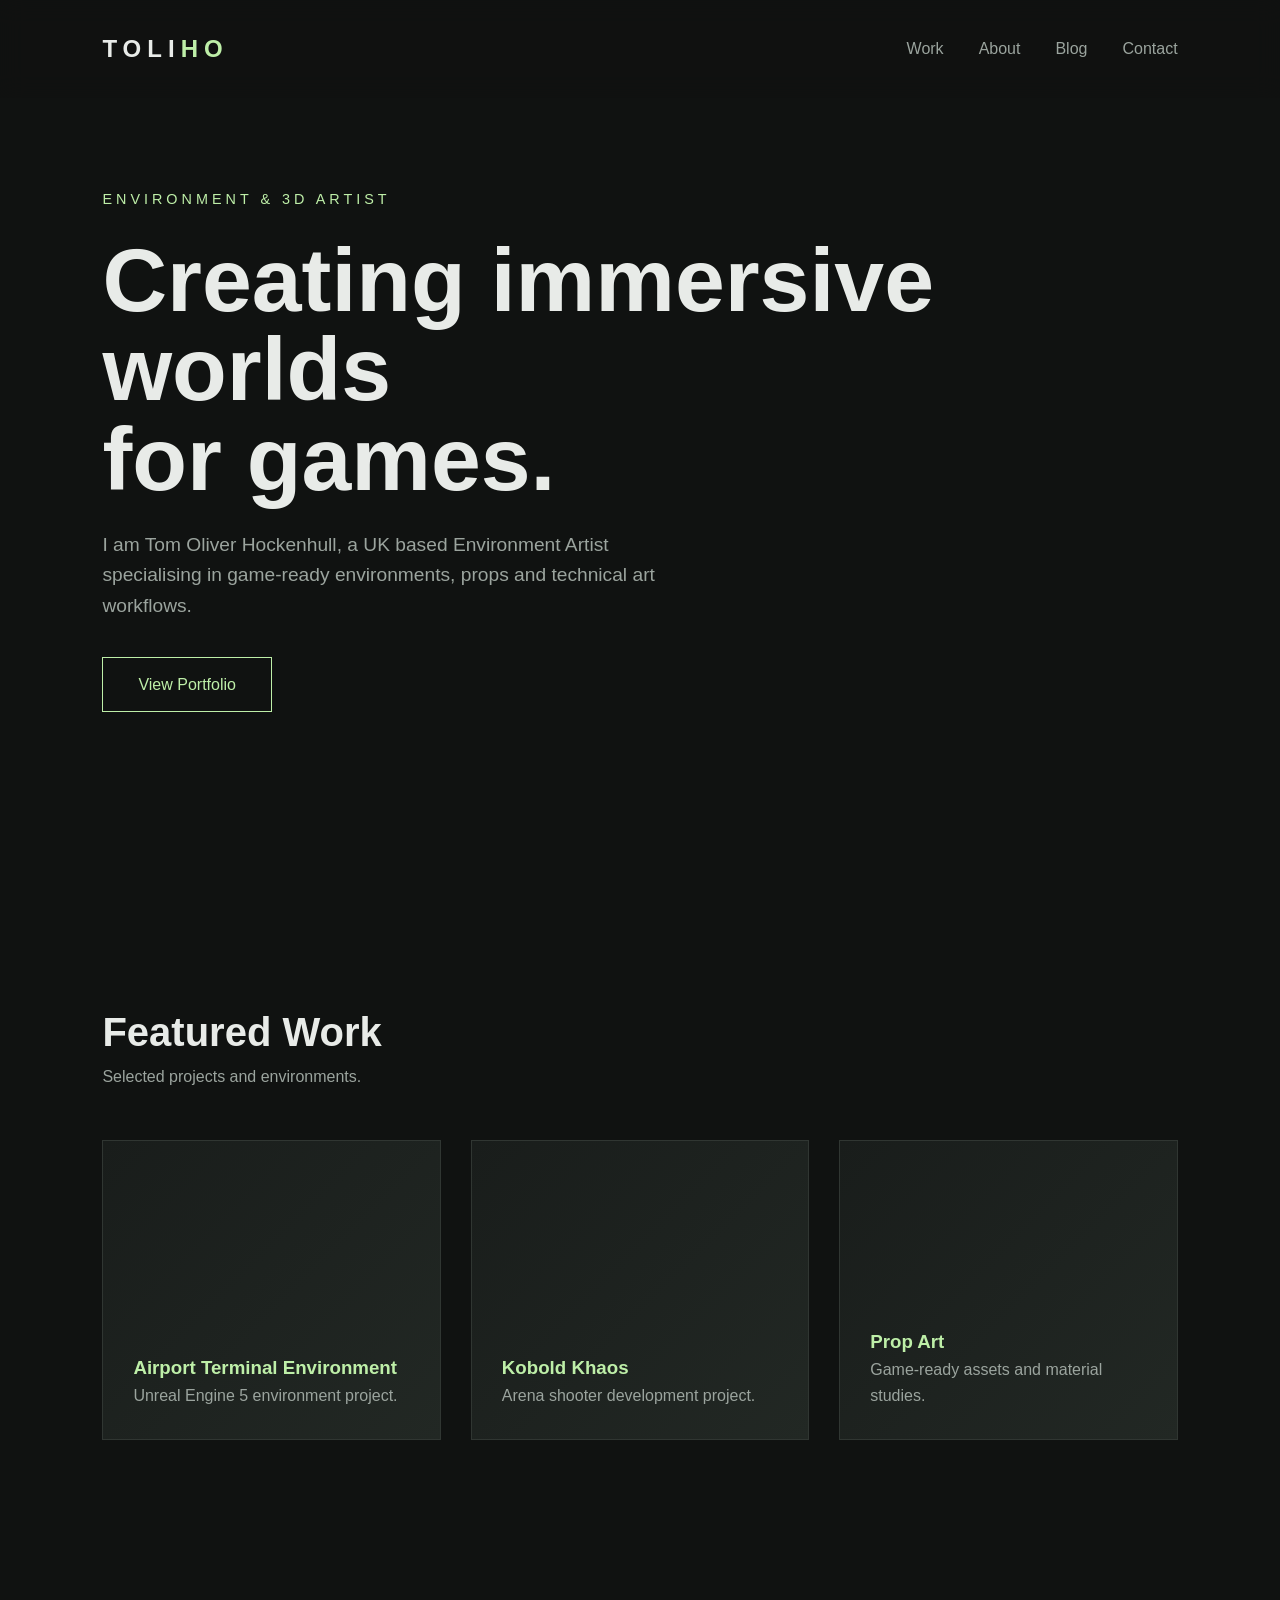
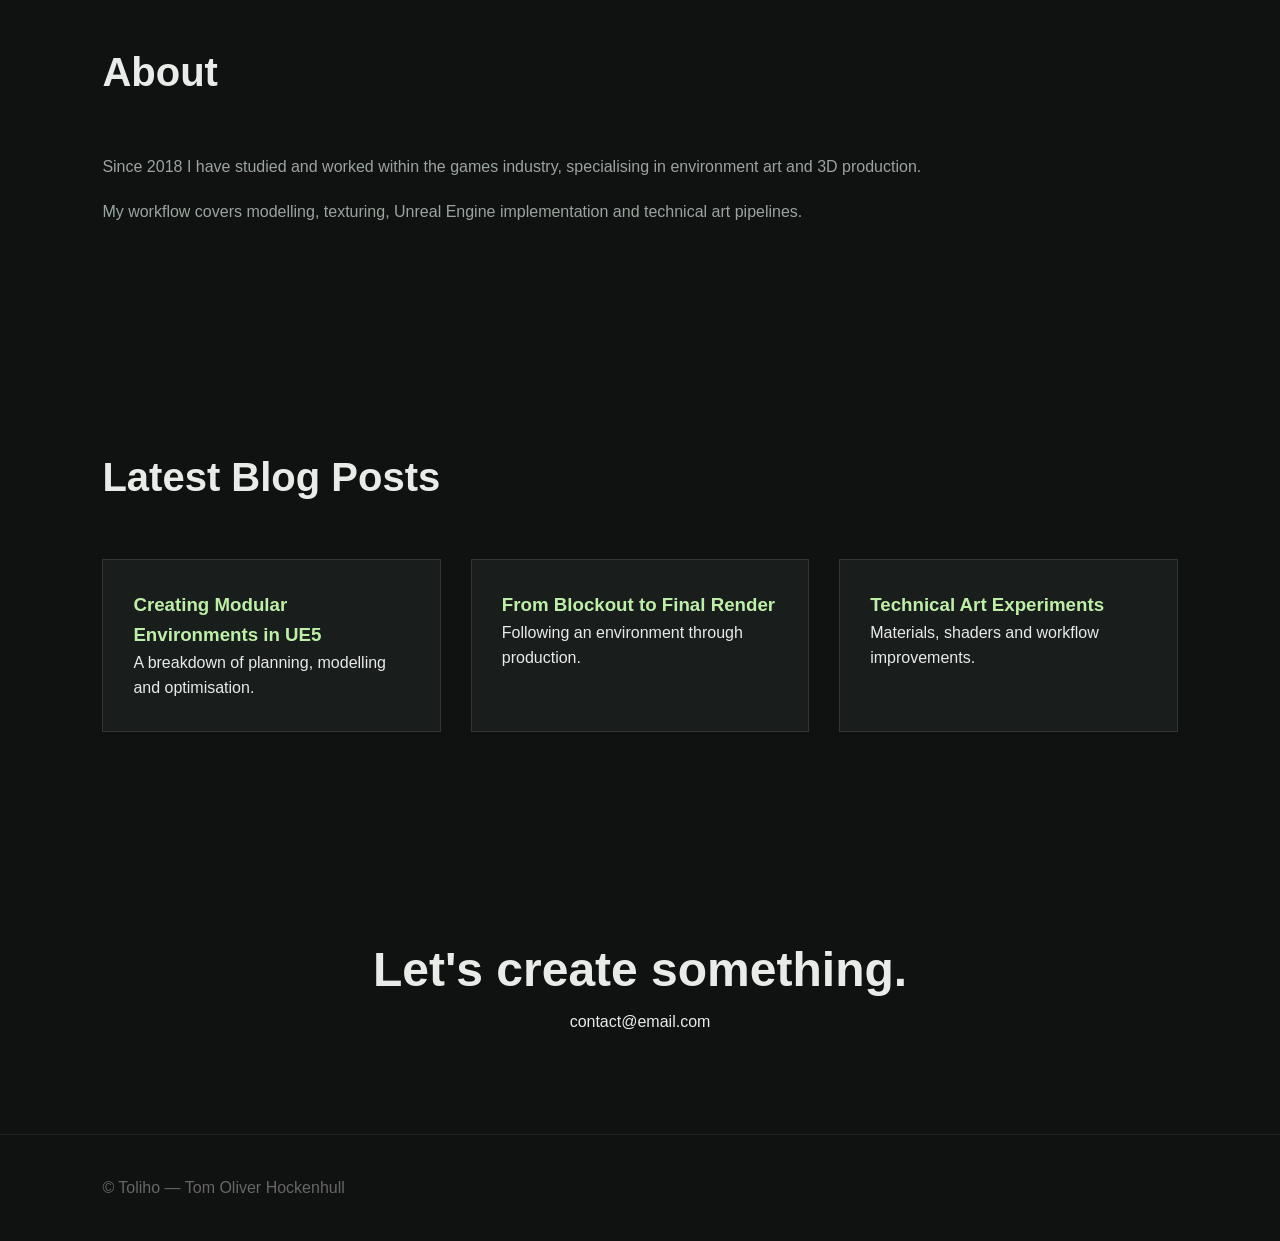
==== Index.html @ e8afae41 "Add files via upload" ====
<!DOCTYPE html>
<html lang="en">
<head>
<meta charset="UTF-8">
<meta name="viewport" content="width=device-width, initial-scale=1.0">

<title>Toliho | Environment & 3D Artist</title>

<style>
:root {
    --bg: #101211;
    --panel: #191d1b;
    --panel-light: #222824;
    --text: #e8ebe8;
    --muted: #9ba49e;
    --green: #beefa8;
    --green-dark: #00bf63;
}

* {
    margin: 0;
    padding: 0;
    box-sizing: border-box;
}

html {
    scroll-behavior: smooth;
}

body {
    background: var(--bg);
    color: var(--text);
    font-family: "Inter", Arial, sans-serif;
    line-height: 1.6;
}

a {
    text-decoration: none;
    color: inherit;
}

/* NAV */

nav {
    position: fixed;
    top: 0;
    width: 100%;
    padding: 30px 8%;
    display: flex;
    justify-content: space-between;
    align-items: center;
    backdrop-filter: blur(12px);
    background: rgba(16,18,17,0.75);
    z-index: 10;
}

.logo {
    font-size: 1.5rem;
    letter-spacing: 6px;
    font-weight: 700;
}

.logo span {
    color: var(--green);
}

.links {
    display: flex;
    gap: 35px;
}

.links a {
    color: var(--muted);
    transition: .3s;
}

.links a:hover {
    color: var(--green);
}


/* HERO */

.hero {
    min-height: 100vh;
    display:flex;
    align-items:center;
    padding: 0 8%;
}

.hero-content {
    max-width: 900px;
}

.label {
    color:var(--green);
    letter-spacing:4px;
    text-transform:uppercase;
    font-size:.9rem;
}

h1 {
    font-size:clamp(3rem,7vw,6.5rem);
    line-height:1;
    margin:25px 0;
}

.hero p {
    max-width:600px;
    color:var(--muted);
    font-size:1.2rem;
}

.button {
    display:inline-block;
    margin-top:35px;
    padding:14px 35px;
    border:1px solid var(--green);
    color:var(--green);
    transition:.3s;
}

.button:hover {
    background:var(--green);
    color:#111;
}


/* SECTIONS */

section {
    padding:100px 8%;
}

.title {
    margin-bottom:50px;
}

.title h2 {
    font-size:2.5rem;
}

.title p {
    color:var(--muted);
}


/* PROJECTS */

.grid {
    display:grid;
    grid-template-columns:repeat(auto-fit,minmax(280px,1fr));
    gap:30px;
}

.card {

    height:300px;
    background:
    linear-gradient(
        135deg,
        var(--panel),
        var(--panel-light)
    );

    border:1px solid #303632;
    padding:30px;

    display:flex;
    flex-direction:column;
    justify-content:flex-end;

    transition:.4s;
}

.card:hover {
    transform:translateY(-8px);
    border-color:var(--green);
}

.card h3 {
    color:var(--green);
}

.card p {
    color:var(--muted);
}


/* ABOUT */

.about {
    max-width:850px;
}

.about p {
    color:var(--muted);
    margin-bottom:20px;
}


/* BLOG */

.blog-card {
    background:var(--panel);
    padding:30px;
    border:1px solid #303632;
}

.blog-card h3 {
    color:var(--green);
}


/* CONTACT */

.contact {
    text-align:center;
}

.contact h2 {
    font-size:3rem;
}


/* FOOTER */

footer {
    padding:40px 8%;
    color:#666;
    border-top:1px solid #222;
}


/* MOBILE */

@media(max-width:700px){

nav {
    flex-direction:column;
    gap:20px;
}

.links {
    gap:15px;
    flex-wrap:wrap;
    justify-content:center;
}

}

</style>

</head>


<body>


<nav>

<div class="logo">
TOLI<span>HO</span>
</div>

<div class="links">
<a href="#work">Work</a>
<a href="#about">About</a>
<a href="#blog">Blog</a>
<a href="#contact">Contact</a>
</div>

</nav>



<section class="hero">

<div class="hero-content">

<div class="label">
Environment & 3D Artist
</div>

<h1>
Creating immersive worlds<br>
for games.
</h1>

<p>
I am Tom Oliver Hockenhull, a UK based Environment Artist specialising in
game-ready environments, props and technical art workflows.
</p>


<a class="button" href="#work">
View Portfolio
</a>


</div>

</section>




<section id="work">

<div class="title">
<h2>Featured Work</h2>
<p>Selected projects and environments.</p>
</div>


<div class="grid">


<div class="card">
<h3>Airport Terminal Environment</h3>
<p>
Unreal Engine 5 environment project.
</p>
</div>


<div class="card">
<h3>Kobold Khaos</h3>
<p>
Arena shooter development project.
</p>
</div>


<div class="card">
<h3>Prop Art</h3>
<p>
Game-ready assets and material studies.
</p>
</div>


</div>

</section>





<section id="about">

<div class="about">

<div class="title">
<h2>About</h2>
</div>


<p>
Since 2018 I have studied and worked within the games industry,
specialising in environment art and 3D production.
</p>


<p>
My workflow covers modelling, texturing, Unreal Engine implementation
and technical art pipelines.
</p>


</div>

</section>





<section id="blog">


<div class="title">
<h2>Latest Blog Posts</h2>
</div>


<div class="grid">


<div class="blog-card">
<h3>
Creating Modular Environments in UE5
</h3>
<p>
A breakdown of planning, modelling and optimisation.
</p>
</div>


<div class="blog-card">
<h3>
From Blockout to Final Render
</h3>
<p>
Following an environment through production.
</p>
</div>


<div class="blog-card">
<h3>
Technical Art Experiments
</h3>
<p>
Materials, shaders and workflow improvements.
</p>
</div>


</div>

</section>





<section id="contact" class="contact">

<h2>
Let's create something.
</h2>

<p>
contact@email.com
</p>

</section>



<footer>

© Toliho — Tom Oliver Hockenhull

</footer>



</body>
</html>
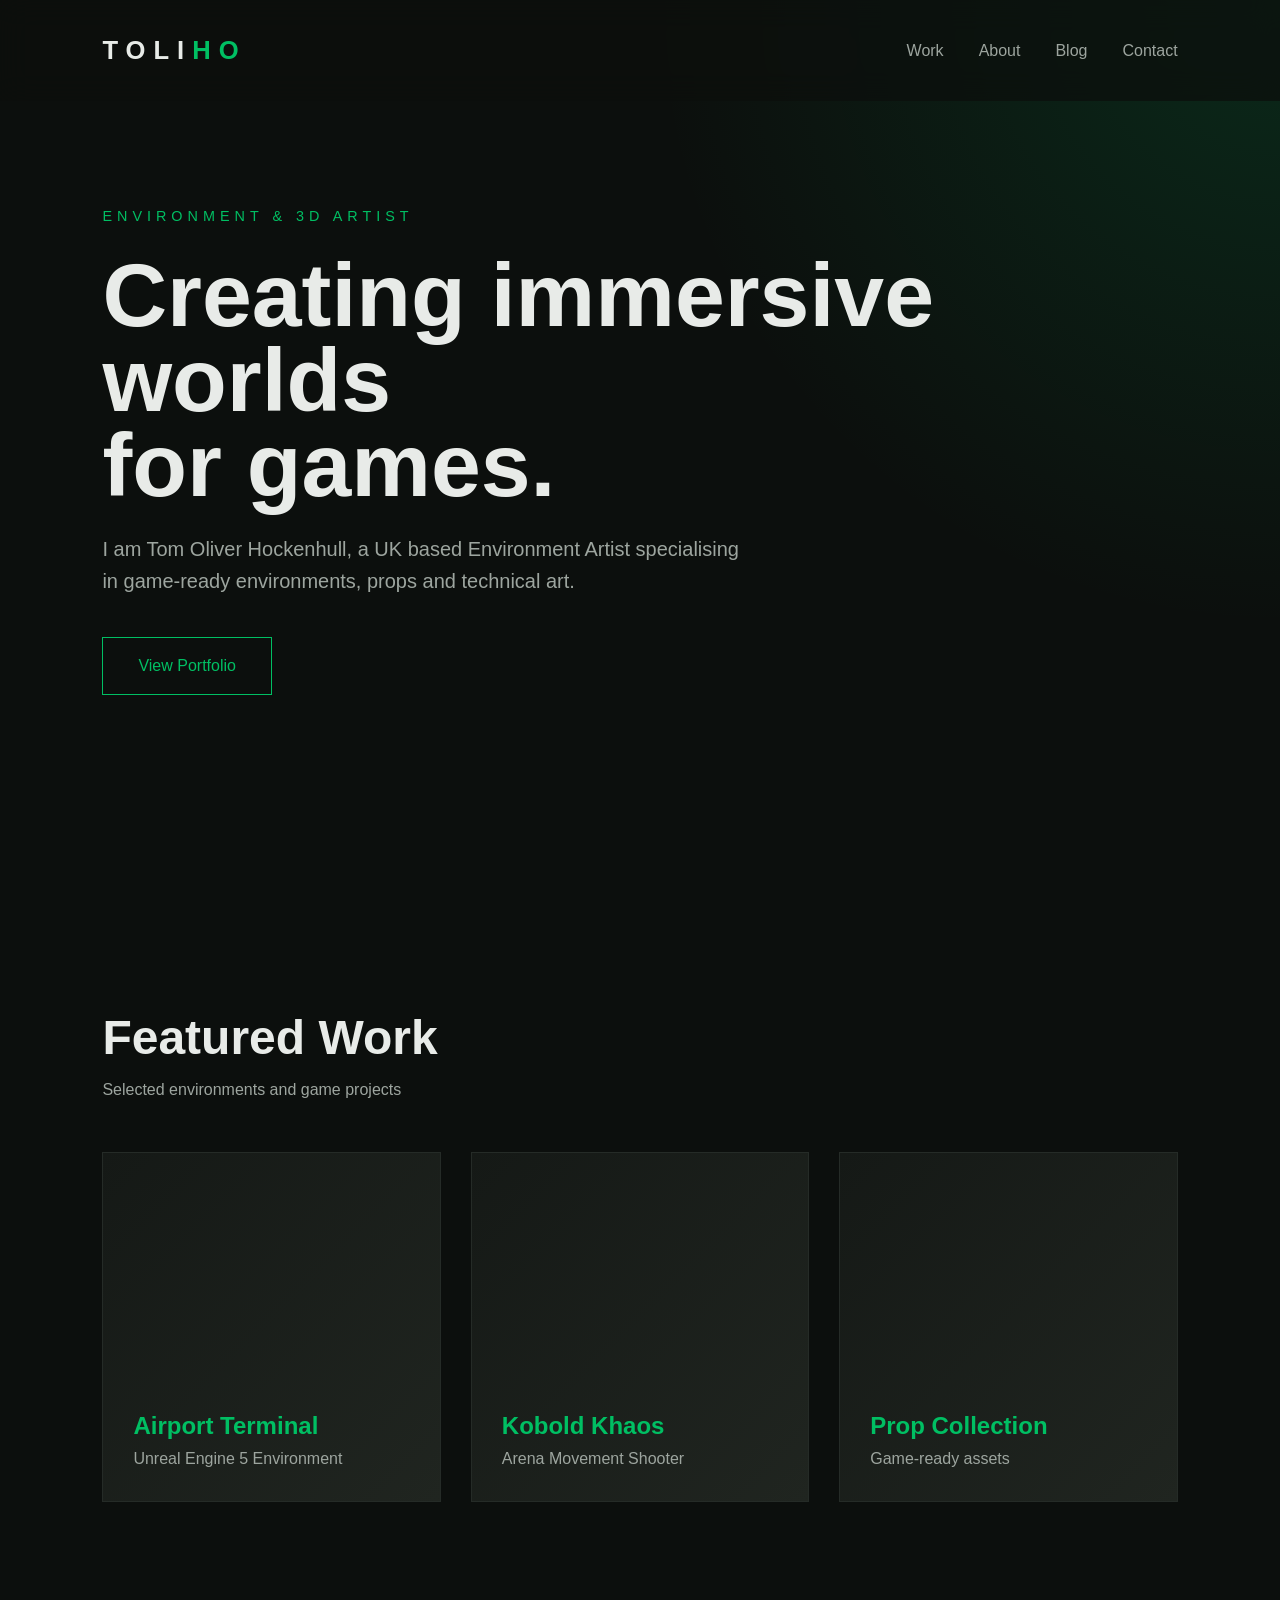
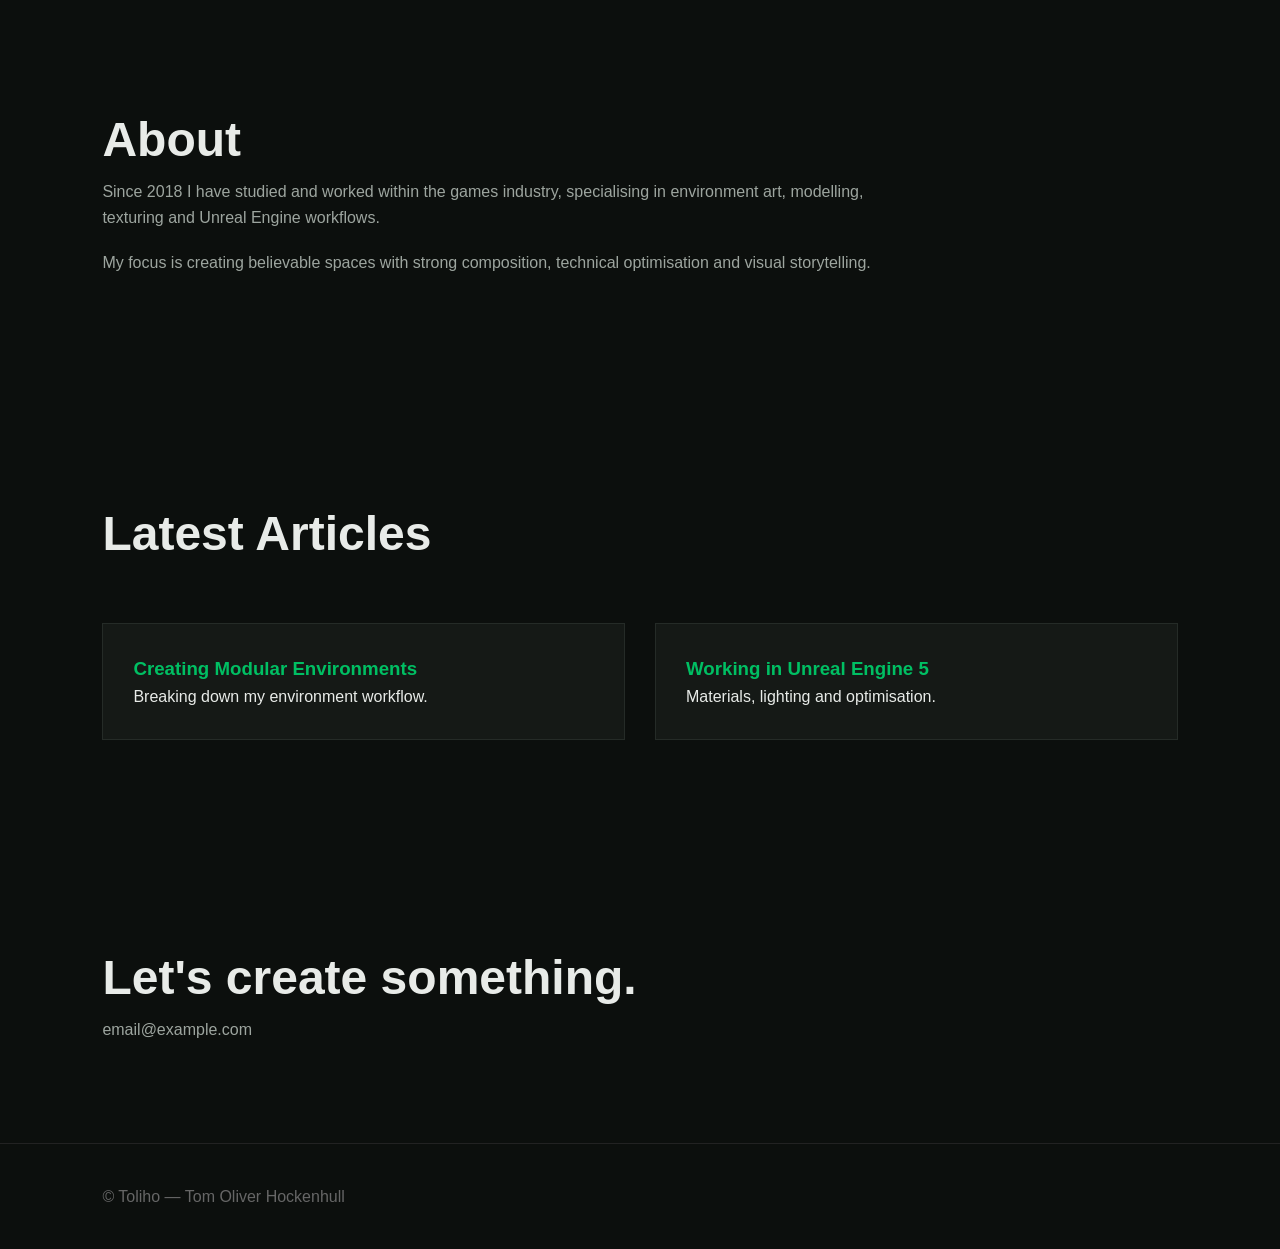
==== commit 133f8f7c: "Add files via upload" ====
--- a/Index.html
+++ b/Index.html
@@ -1,445 +1,770 @@
 <!DOCTYPE html>
 <html lang="en">
+
 <head>
-<meta charset="UTF-8">
-<meta name="viewport" content="width=device-width, initial-scale=1.0">
-
-<title>Toliho | Environment & 3D Artist</title>
-
-<style>
-:root {
-    --bg: #101211;
-    --panel: #191d1b;
-    --panel-light: #222824;
-    --text: #e8ebe8;
-    --muted: #9ba49e;
-    --green: #beefa8;
-    --green-dark: #00bf63;
-}
-
-* {
-    margin: 0;
-    padding: 0;
-    box-sizing: border-box;
-}
-
-html {
-    scroll-behavior: smooth;
-}
-
-body {
-    background: var(--bg);
-    color: var(--text);
-    font-family: "Inter", Arial, sans-serif;
-    line-height: 1.6;
-}
-
-a {
-    text-decoration: none;
-    color: inherit;
-}
-
-/* NAV */
-
-nav {
-    position: fixed;
-    top: 0;
-    width: 100%;
-    padding: 30px 8%;
-    display: flex;
-    justify-content: space-between;
-    align-items: center;
-    backdrop-filter: blur(12px);
-    background: rgba(16,18,17,0.75);
-    z-index: 10;
-}
-
-.logo {
-    font-size: 1.5rem;
-    letter-spacing: 6px;
-    font-weight: 700;
-}
-
-.logo span {
-    color: var(--green);
-}
-
-.links {
-    display: flex;
-    gap: 35px;
-}
-
-.links a {
-    color: var(--muted);
-    transition: .3s;
-}
-
-.links a:hover {
-    color: var(--green);
-}
-
-
-/* HERO */
-
-.hero {
-    min-height: 100vh;
-    display:flex;
-    align-items:center;
-    padding: 0 8%;
-}
-
-.hero-content {
-    max-width: 900px;
-}
-
-.label {
-    color:var(--green);
-    letter-spacing:4px;
-    text-transform:uppercase;
-    font-size:.9rem;
-}
-
-h1 {
-    font-size:clamp(3rem,7vw,6.5rem);
-    line-height:1;
-    margin:25px 0;
-}
-
-.hero p {
-    max-width:600px;
-    color:var(--muted);
-    font-size:1.2rem;
-}
-
-.button {
-    display:inline-block;
-    margin-top:35px;
-    padding:14px 35px;
-    border:1px solid var(--green);
-    color:var(--green);
-    transition:.3s;
-}
-
-.button:hover {
-    background:var(--green);
-    color:#111;
-}
-
-
-/* SECTIONS */
-
-section {
-    padding:100px 8%;
-}
-
-.title {
-    margin-bottom:50px;
-}
-
-.title h2 {
-    font-size:2.5rem;
-}
-
-.title p {
-    color:var(--muted);
-}
-
-
-/* PROJECTS */
-
-.grid {
-    display:grid;
-    grid-template-columns:repeat(auto-fit,minmax(280px,1fr));
-    gap:30px;
-}
-
-.card {
-
-    height:300px;
-    background:
-    linear-gradient(
-        135deg,
-        var(--panel),
-        var(--panel-light)
-    );
-
-    border:1px solid #303632;
-    padding:30px;
-
-    display:flex;
-    flex-direction:column;
-    justify-content:flex-end;
-
-    transition:.4s;
-}
-
-.card:hover {
-    transform:translateY(-8px);
-    border-color:var(--green);
-}
-
-.card h3 {
-    color:var(--green);
-}
-
-.card p {
-    color:var(--muted);
-}
-
-
-/* ABOUT */
-
-.about {
-    max-width:850px;
-}
-
-.about p {
-    color:var(--muted);
-    margin-bottom:20px;
-}
-
-
-/* BLOG */
-
-.blog-card {
-    background:var(--panel);
-    padding:30px;
-    border:1px solid #303632;
-}
-
-.blog-card h3 {
-    color:var(--green);
-}
-
-
-/* CONTACT */
-
-.contact {
-    text-align:center;
-}
-
-.contact h2 {
-    font-size:3rem;
-}
-
-
-/* FOOTER */
-
-footer {
-    padding:40px 8%;
-    color:#666;
-    border-top:1px solid #222;
-}
-
-
-/* MOBILE */
-
-@media(max-width:700px){
-
-nav {
-    flex-direction:column;
-    gap:20px;
-}
-
-.links {
-    gap:15px;
-    flex-wrap:wrap;
-    justify-content:center;
-}
-
-}
-
-</style>
+
+    <!-- BASIC PAGE SETTINGS -->
+    <meta charset="UTF-8">
+    <meta name="viewport" content="width=device-width, initial-scale=1.0">
+
+    <!-- Browser tab title -->
+    <title>Toliho | Environment & 3D Artist</title>
+
+
+    <style>
+
+        /* =====================================================
+           COLOUR VARIABLES
+           Change these if you want to adjust the theme globally
+        ===================================================== */
+
+        :root {
+
+            --background: #0c0f0d;      /* Main page background */
+            --surface: #151916;         /* Cards / panels */
+            --surface-light: #202520;   /* Hover states */
+            
+            --text: #e8ebe8;            /* Main text */
+            --muted: #9da59f;           /* Secondary text */
+
+            --green: #00bf63;           /* Main brand colour */
+            --green-dark: #008f4a;       /* Darker green */
+
+        }
+
+
+
+        /* =====================================================
+           GLOBAL RESET
+        ===================================================== */
+
+        * {
+            margin:0;
+            padding:0;
+            box-sizing:border-box;
+        }
+
+
+        html {
+            scroll-behavior:smooth;
+        }
+
+
+        body {
+
+            background:var(--background);
+            color:var(--text);
+
+            font-family:
+            Inter,
+            Arial,
+            Helvetica,
+            sans-serif;
+
+            line-height:1.6;
+
+        }
+
+
+        a {
+            text-decoration:none;
+            color:inherit;
+        }
+
+
+
+        /* =====================================================
+           NAVIGATION BAR
+        ===================================================== */
+
+        nav {
+
+            position:fixed;
+
+            top:0;
+            left:0;
+
+            width:100%;
+
+            padding:30px 8%;
+
+            display:flex;
+            justify-content:space-between;
+            align-items:center;
+
+            background:
+            rgba(12,15,13,0.75);
+
+            backdrop-filter:blur(15px);
+
+            z-index:100;
+
+        }
+
+
+
+        /* Logo */
+
+        .logo {
+
+            font-size:1.6rem;
+
+            font-weight:800;
+
+            letter-spacing:8px;
+
+        }
+
+
+        .logo span {
+
+            color:var(--green);
+
+        }
+
+
+
+        /* Navigation links */
+
+        .links {
+
+            display:flex;
+
+            gap:35px;
+
+        }
+
+
+        .links a {
+
+            color:var(--muted);
+
+            transition:0.3s;
+
+        }
+
+
+        .links a:hover {
+
+            color:var(--green);
+
+        }
+
+
+
+
+
+        /* =====================================================
+           HERO SECTION
+           Main landing area
+        ===================================================== */
+
+
+        .hero {
+
+            min-height:100vh;
+
+            padding:0 8%;
+
+            display:flex;
+
+            align-items:center;
+
+
+            /* Replace this gradient with your hero image later */
+
+            background:
+
+            radial-gradient(
+            circle at top right,
+            rgba(0,191,99,0.15),
+            transparent 40%
+            );
+
+        }
+
+
+
+        .hero-content {
+
+            max-width:900px;
+
+        }
+
+
+
+        .tag {
+
+            color:var(--green);
+
+            text-transform:uppercase;
+
+            letter-spacing:5px;
+
+            font-size:.9rem;
+
+        }
+
+
+
+        h1 {
+
+            font-size:
+
+            clamp(3.5rem,7vw,7rem);
+
+            line-height:0.95;
+
+            margin:25px 0;
+
+        }
+
+
+
+        .hero-description {
+
+            color:var(--muted);
+
+            font-size:1.25rem;
+
+            max-width:650px;
+
+        }
+
+
+
+
+        /* Button */
+
+        .button {
+
+            display:inline-block;
+
+            margin-top:40px;
+
+            padding:15px 35px;
+
+            border:
+
+            1px solid var(--green);
+
+
+            color:var(--green);
+
+            transition:.3s;
+
+        }
+
+
+
+        .button:hover {
+
+            background:var(--green);
+
+            color:black;
+
+        }
+
+
+
+
+
+        /* =====================================================
+           GENERAL SECTIONS
+        ===================================================== */
+
+
+        section {
+
+            padding:100px 8%;
+
+        }
+
+
+
+        .section-title {
+
+            margin-bottom:50px;
+
+        }
+
+
+
+        h2 {
+
+            font-size:3rem;
+
+        }
+
+
+
+        .subtitle {
+
+            color:var(--muted);
+
+        }
+
+
+
+
+
+        /* =====================================================
+           PROJECT CARDS
+        ===================================================== */
+
+
+        .grid {
+
+            display:grid;
+
+            grid-template-columns:
+
+            repeat(auto-fit,minmax(300px,1fr));
+
+            gap:30px;
+
+        }
+
+
+
+
+        .project {
+
+            height:350px;
+
+            background:
+
+            linear-gradient(
+
+            135deg,
+
+            var(--surface),
+
+            var(--surface-light)
+
+            );
+
+
+            border:1px solid #252b27;
+
+            padding:30px;
+
+
+            display:flex;
+
+            flex-direction:column;
+
+            justify-content:end;
+
+
+            transition:.4s;
+
+        }
+
+
+
+        .project:hover {
+
+            transform:translateY(-10px);
+
+            border-color:var(--green);
+
+        }
+
+
+
+        .project h3 {
+
+            color:var(--green);
+
+            font-size:1.5rem;
+
+        }
+
+
+
+        .project p {
+
+            color:var(--muted);
+
+        }
+
+
+
+
+
+
+        /* =====================================================
+           ABOUT PREVIEW
+        ===================================================== */
+
+
+        .about {
+
+            max-width:800px;
+
+        }
+
+
+        .about p {
+
+            color:var(--muted);
+
+            margin-bottom:20px;
+
+        }
+
+
+
+
+
+
+        /* =====================================================
+           BLOG CARDS
+        ===================================================== */
+
+
+        .blog {
+
+            background:var(--surface);
+
+            padding:30px;
+
+            border:1px solid #252b27;
+
+        }
+
+
+        .blog h3 {
+
+            color:var(--green);
+
+        }
+
+
+
+
+
+        /* =====================================================
+           FOOTER
+        ===================================================== */
+
+
+        footer {
+
+            padding:40px 8%;
+
+            color:#666;
+
+            border-top:1px solid #222;
+
+        }
+
+
+
+    </style>
 
 </head>
 
 
+
 <body>
 
 
+
+<!-- =====================================================
+     NAVIGATION
+===================================================== -->
+
+
 <nav>
 
-<div class="logo">
-TOLI<span>HO</span>
-</div>
-
-<div class="links">
-<a href="#work">Work</a>
-<a href="#about">About</a>
-<a href="#blog">Blog</a>
-<a href="#contact">Contact</a>
-</div>
+    <div class="logo">
+        TOLI<span>HO</span>
+    </div>
+
+
+    <div class="links">
+
+        <a href="#work">Work</a>
+
+        <a href="#about">About</a>
+
+        <a href="#blog">Blog</a>
+
+        <a href="#contact">Contact</a>
+
+    </div>
 
 </nav>
 
 
 
+
+
+
+<!-- =====================================================
+     HERO / LANDING AREA
+===================================================== -->
+
+
 <section class="hero">
 
+
 <div class="hero-content">
 
-<div class="label">
+
+<p class="tag">
 Environment & 3D Artist
-</div>
+</p>
+
 
 <h1>
 Creating immersive worlds<br>
 for games.
 </h1>
 
+
+<p class="hero-description">
+
+I am Tom Oliver Hockenhull, a UK based Environment Artist
+specialising in game-ready environments, props and technical art.
+
+</p>
+
+
+<a class="button" href="#work">
+
+View Portfolio
+
+</a>
+
+
+</div>
+
+
+</section>
+
+
+
+
+
+
+
+<!-- =====================================================
+     FEATURED PROJECTS
+===================================================== -->
+
+
+<section id="work">
+
+
+<div class="section-title">
+
+<h2>
+Featured Work
+</h2>
+
+<p class="subtitle">
+Selected environments and game projects
+</p>
+
+</div>
+
+
+
+<div class="grid">
+
+
+<a class="project" href="projects/airport-terminal.html">
+
+<h3>
+Airport Terminal
+</h3>
+
 <p>
-I am Tom Oliver Hockenhull, a UK based Environment Artist specialising in
-game-ready environments, props and technical art workflows.
-</p>
-
-
-<a class="button" href="#work">
-View Portfolio
+Unreal Engine 5 Environment
+</p>
+
 </a>
 
 
+
+
+<a class="project" href="projects/kobold-khaos.html">
+
+<h3>
+Kobold Khaos
+</h3>
+
+<p>
+Arena Movement Shooter
+</p>
+
+</a>
+
+
+
+
+<a class="project" href="portfolio.html">
+
+<h3>
+Prop Collection
+</h3>
+
+<p>
+Game-ready assets
+</p>
+
+</a>
+
+
+
 </div>
 
+
 </section>
 
 
 
 
-<section id="work">
-
-<div class="title">
-<h2>Featured Work</h2>
-<p>Selected projects and environments.</p>
+
+
+
+<!-- =====================================================
+     ABOUT
+===================================================== -->
+
+
+<section id="about">
+
+
+<div class="about">
+
+
+<h2>
+About
+</h2>
+
+
+<p>
+
+Since 2018 I have studied and worked within the games industry,
+specialising in environment art, modelling, texturing and Unreal Engine workflows.
+
+</p>
+
+
+<p>
+
+My focus is creating believable spaces with strong composition,
+technical optimisation and visual storytelling.
+
+</p>
+
+
 </div>
 
 
+</section>
+
+
+
+
+
+
+
+<!-- =====================================================
+     BLOG PREVIEW
+===================================================== -->
+
+
+<section id="blog">
+
+
+<div class="section-title">
+
+<h2>
+Latest Articles
+</h2>
+
+</div>
+
+
+
 <div class="grid">
 
 
-<div class="card">
-<h3>Airport Terminal Environment</h3>
+<a class="blog"
+href="blog/modular-environments.html">
+
+<h3>
+Creating Modular Environments
+</h3>
+
 <p>
-Unreal Engine 5 environment project.
-</p>
+Breaking down my environment workflow.
+</p>
+
+</a>
+
+
+
+<a class="blog"
+href="blog/ue5-workflow.html">
+
+<h3>
+Working in Unreal Engine 5
+</h3>
+
+<p>
+Materials, lighting and optimisation.
+</p>
+
+</a>
+
+
+
 </div>
 
 
-<div class="card">
-<h3>Kobold Khaos</h3>
-<p>
-Arena shooter development project.
-</p>
-</div>
-
-
-<div class="card">
-<h3>Prop Art</h3>
-<p>
-Game-ready assets and material studies.
-</p>
-</div>
-
-
-</div>
-
 </section>
 
 
 
 
 
-<section id="about">
-
-<div class="about">
-
-<div class="title">
-<h2>About</h2>
-</div>
-
-
-<p>
-Since 2018 I have studied and worked within the games industry,
-specialising in environment art and 3D production.
-</p>
-
-
-<p>
-My workflow covers modelling, texturing, Unreal Engine implementation
-and technical art pipelines.
-</p>
-
-
-</div>
-
-</section>
-
-
-
-
-
-<section id="blog">
-
-
-<div class="title">
-<h2>Latest Blog Posts</h2>
-</div>
-
-
-<div class="grid">
-
-
-<div class="blog-card">
-<h3>
-Creating Modular Environments in UE5
-</h3>
-<p>
-A breakdown of planning, modelling and optimisation.
-</p>
-</div>
-
-
-<div class="blog-card">
-<h3>
-From Blockout to Final Render
-</h3>
-<p>
-Following an environment through production.
-</p>
-</div>
-
-
-<div class="blog-card">
-<h3>
-Technical Art Experiments
-</h3>
-<p>
-Materials, shaders and workflow improvements.
-</p>
-</div>
-
-
-</div>
-
-</section>
-
-
-
-
-
-<section id="contact" class="contact">
+
+
+
+<!-- =====================================================
+     CONTACT
+===================================================== -->
+
+
+<section id="contact">
+
 
 <h2>
 Let's create something.
 </h2>
 
-<p>
-contact@email.com
-</p>
+
+<p class="subtitle">
+
+email@example.com
+
+</p>
+
 
 </section>
 
 
 
+
+
+
+
 <footer>
 
 © Toliho — Tom Oliver Hockenhull
@@ -449,4 +774,5 @@
 
 
 </body>
+
 </html>
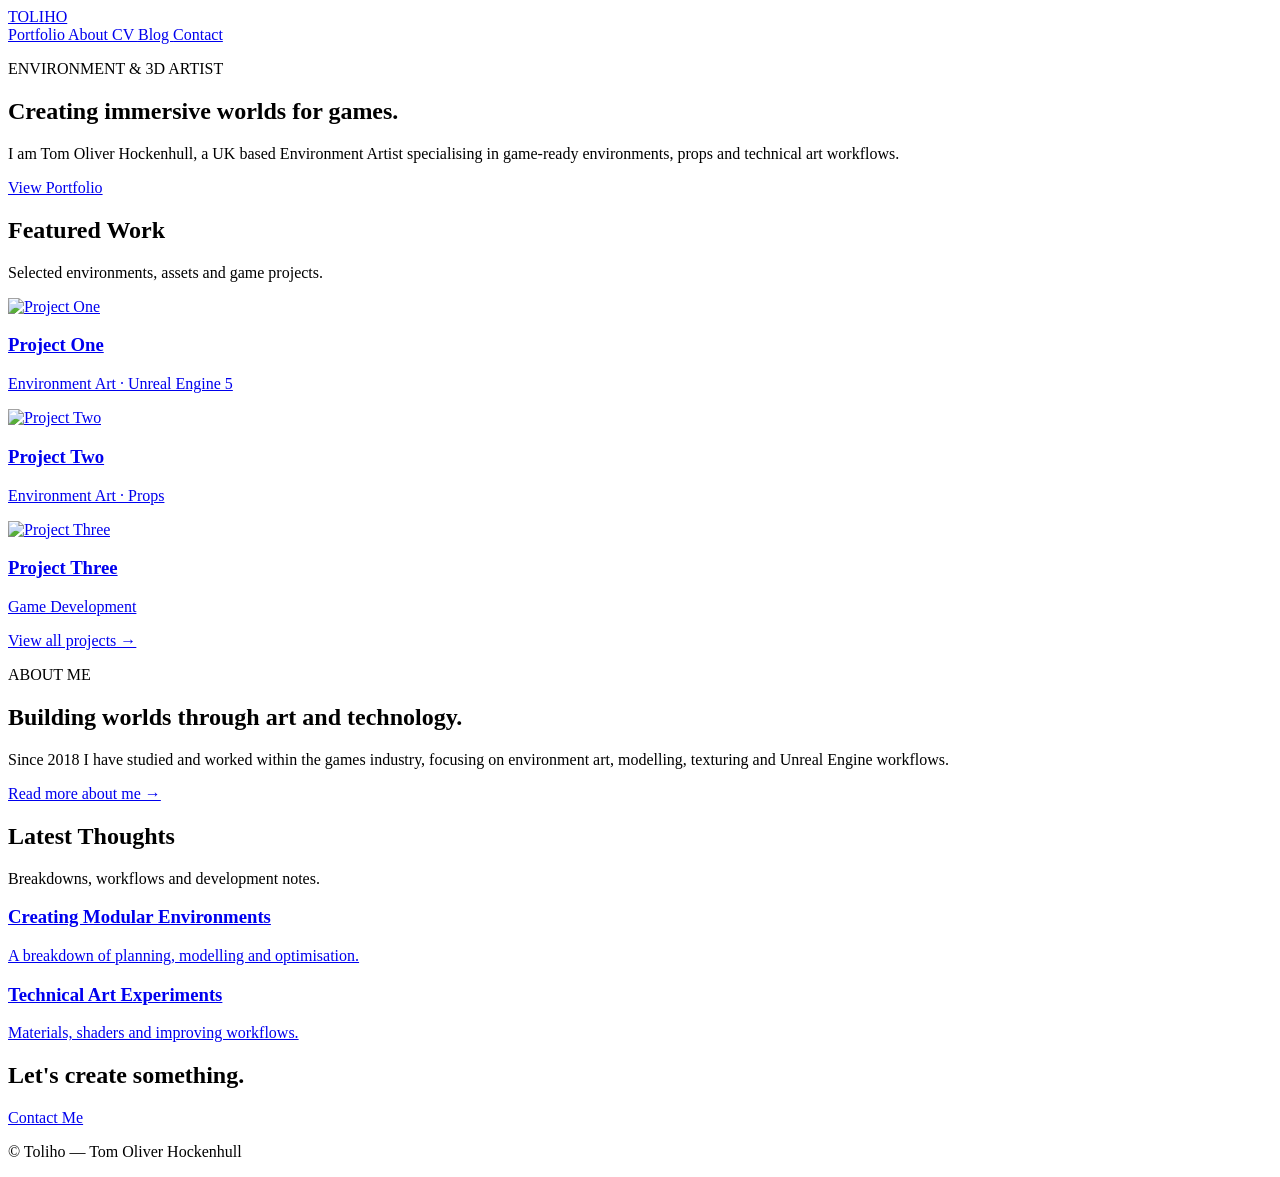
==== commit 6cd8c39b: "Update Index.html" ====
--- a/Index.html
+++ b/Index.html
@@ -3,466 +3,17 @@
 
 <head>
 
-    <!-- BASIC PAGE SETTINGS -->
+    <!-- ===========================
+         PAGE SETTINGS
+    ============================ -->
+
     <meta charset="UTF-8">
     <meta name="viewport" content="width=device-width, initial-scale=1.0">
 
-    <!-- Browser tab title -->
     <title>Toliho | Environment & 3D Artist</title>
 
-
-    <style>
-
-        /* =====================================================
-           COLOUR VARIABLES
-           Change these if you want to adjust the theme globally
-        ===================================================== */
-
-        :root {
-
-            --background: #0c0f0d;      /* Main page background */
-            --surface: #151916;         /* Cards / panels */
-            --surface-light: #202520;   /* Hover states */
-            
-            --text: #e8ebe8;            /* Main text */
-            --muted: #9da59f;           /* Secondary text */
-
-            --green: #00bf63;           /* Main brand colour */
-            --green-dark: #008f4a;       /* Darker green */
-
-        }
-
-
-
-        /* =====================================================
-           GLOBAL RESET
-        ===================================================== */
-
-        * {
-            margin:0;
-            padding:0;
-            box-sizing:border-box;
-        }
-
-
-        html {
-            scroll-behavior:smooth;
-        }
-
-
-        body {
-
-            background:var(--background);
-            color:var(--text);
-
-            font-family:
-            Inter,
-            Arial,
-            Helvetica,
-            sans-serif;
-
-            line-height:1.6;
-
-        }
-
-
-        a {
-            text-decoration:none;
-            color:inherit;
-        }
-
-
-
-        /* =====================================================
-           NAVIGATION BAR
-        ===================================================== */
-
-        nav {
-
-            position:fixed;
-
-            top:0;
-            left:0;
-
-            width:100%;
-
-            padding:30px 8%;
-
-            display:flex;
-            justify-content:space-between;
-            align-items:center;
-
-            background:
-            rgba(12,15,13,0.75);
-
-            backdrop-filter:blur(15px);
-
-            z-index:100;
-
-        }
-
-
-
-        /* Logo */
-
-        .logo {
-
-            font-size:1.6rem;
-
-            font-weight:800;
-
-            letter-spacing:8px;
-
-        }
-
-
-        .logo span {
-
-            color:var(--green);
-
-        }
-
-
-
-        /* Navigation links */
-
-        .links {
-
-            display:flex;
-
-            gap:35px;
-
-        }
-
-
-        .links a {
-
-            color:var(--muted);
-
-            transition:0.3s;
-
-        }
-
-
-        .links a:hover {
-
-            color:var(--green);
-
-        }
-
-
-
-
-
-        /* =====================================================
-           HERO SECTION
-           Main landing area
-        ===================================================== */
-
-
-        .hero {
-
-            min-height:100vh;
-
-            padding:0 8%;
-
-            display:flex;
-
-            align-items:center;
-
-
-            /* Replace this gradient with your hero image later */
-
-            background:
-
-            radial-gradient(
-            circle at top right,
-            rgba(0,191,99,0.15),
-            transparent 40%
-            );
-
-        }
-
-
-
-        .hero-content {
-
-            max-width:900px;
-
-        }
-
-
-
-        .tag {
-
-            color:var(--green);
-
-            text-transform:uppercase;
-
-            letter-spacing:5px;
-
-            font-size:.9rem;
-
-        }
-
-
-
-        h1 {
-
-            font-size:
-
-            clamp(3.5rem,7vw,7rem);
-
-            line-height:0.95;
-
-            margin:25px 0;
-
-        }
-
-
-
-        .hero-description {
-
-            color:var(--muted);
-
-            font-size:1.25rem;
-
-            max-width:650px;
-
-        }
-
-
-
-
-        /* Button */
-
-        .button {
-
-            display:inline-block;
-
-            margin-top:40px;
-
-            padding:15px 35px;
-
-            border:
-
-            1px solid var(--green);
-
-
-            color:var(--green);
-
-            transition:.3s;
-
-        }
-
-
-
-        .button:hover {
-
-            background:var(--green);
-
-            color:black;
-
-        }
-
-
-
-
-
-        /* =====================================================
-           GENERAL SECTIONS
-        ===================================================== */
-
-
-        section {
-
-            padding:100px 8%;
-
-        }
-
-
-
-        .section-title {
-
-            margin-bottom:50px;
-
-        }
-
-
-
-        h2 {
-
-            font-size:3rem;
-
-        }
-
-
-
-        .subtitle {
-
-            color:var(--muted);
-
-        }
-
-
-
-
-
-        /* =====================================================
-           PROJECT CARDS
-        ===================================================== */
-
-
-        .grid {
-
-            display:grid;
-
-            grid-template-columns:
-
-            repeat(auto-fit,minmax(300px,1fr));
-
-            gap:30px;
-
-        }
-
-
-
-
-        .project {
-
-            height:350px;
-
-            background:
-
-            linear-gradient(
-
-            135deg,
-
-            var(--surface),
-
-            var(--surface-light)
-
-            );
-
-
-            border:1px solid #252b27;
-
-            padding:30px;
-
-
-            display:flex;
-
-            flex-direction:column;
-
-            justify-content:end;
-
-
-            transition:.4s;
-
-        }
-
-
-
-        .project:hover {
-
-            transform:translateY(-10px);
-
-            border-color:var(--green);
-
-        }
-
-
-
-        .project h3 {
-
-            color:var(--green);
-
-            font-size:1.5rem;
-
-        }
-
-
-
-        .project p {
-
-            color:var(--muted);
-
-        }
-
-
-
-
-
-
-        /* =====================================================
-           ABOUT PREVIEW
-        ===================================================== */
-
-
-        .about {
-
-            max-width:800px;
-
-        }
-
-
-        .about p {
-
-            color:var(--muted);
-
-            margin-bottom:20px;
-
-        }
-
-
-
-
-
-
-        /* =====================================================
-           BLOG CARDS
-        ===================================================== */
-
-
-        .blog {
-
-            background:var(--surface);
-
-            padding:30px;
-
-            border:1px solid #252b27;
-
-        }
-
-
-        .blog h3 {
-
-            color:var(--green);
-
-        }
-
-
-
-
-
-        /* =====================================================
-           FOOTER
-        ===================================================== */
-
-
-        footer {
-
-            padding:40px 8%;
-
-            color:#666;
-
-            border-top:1px solid #222;
-
-        }
-
-
-
-    </style>
+    <!-- Main website stylesheet -->
+    <link rel="stylesheet" href="css/style.css">
 
 </head>
 
@@ -471,41 +22,64 @@
 <body>
 
 
-
-<!-- =====================================================
+<!-- ===========================
      NAVIGATION
-===================================================== -->
-
+
+     This same navigation will appear
+     across every page.
+=========================== -->
+
+<header>
 
 <nav>
 
-    <div class="logo">
+    <!-- Website logo -->
+    <a href="index.html" class="logo">
         TOLI<span>HO</span>
+    </a>
+
+
+    <!-- Main navigation links -->
+    <div class="links">
+
+        <a href="portfolio.html">
+            Portfolio
+        </a>
+
+        <a href="about.html">
+            About
+        </a>
+
+        <a href="cv.html">
+            CV
+        </a>
+
+        <a href="blog.html">
+            Blog
+        </a>
+
+        <a href="contact.html">
+            Contact
+        </a>
+
     </div>
 
 
-    <div class="links">
-
-        <a href="#work">Work</a>
-
-        <a href="#about">About</a>
-
-        <a href="#blog">Blog</a>
-
-        <a href="#contact">Contact</a>
-
-    </div>
-
 </nav>
 
-
-
-
-
-
-<!-- =====================================================
-     HERO / LANDING AREA
-===================================================== -->
+</header>
+
+
+
+
+
+<!-- ===========================
+     HERO SECTION
+
+     Large introduction area.
+     Replace background with your
+     favourite environment render later.
+=========================== -->
 
 
 <section class="hero">
@@ -514,26 +88,34 @@
 <div class="hero-content">
 
 
-<p class="tag">
-Environment & 3D Artist
-</p>
+<p class="eyebrow">
+
+ENVIRONMENT & 3D ARTIST
+
+</p>
+
 
 
 <h1>
-Creating immersive worlds<br>
+
+Creating immersive worlds
 for games.
+
 </h1>
 
 
-<p class="hero-description">
+
+<p class="hero-text">
 
 I am Tom Oliver Hockenhull, a UK based Environment Artist
-specialising in game-ready environments, props and technical art.
-
-</p>
-
-
-<a class="button" href="#work">
+specialising in game-ready environments, props and
+technical art workflows.
+
+</p>
+
+
+
+<a href="portfolio.html" class="button">
 
 View Portfolio
 
@@ -551,76 +133,160 @@
 
 
 
-<!-- =====================================================
-     FEATURED PROJECTS
-===================================================== -->
-
-
-<section id="work">
-
-
-<div class="section-title">
+<!-- ===========================
+     FEATURED WORK
+
+     Only your strongest 3 projects.
+
+     The complete collection exists
+     on portfolio.html.
+=========================== -->
+
+
+<section class="featured">
+
+
+<div class="section-header">
 
 <h2>
 Featured Work
 </h2>
 
-<p class="subtitle">
-Selected environments and game projects
-</p>
-
-</div>
-
-
-
-<div class="grid">
-
-
-<a class="project" href="projects/airport-terminal.html">
+<p>
+Selected environments, assets and game projects.
+</p>
+
+
+</div>
+
+
+
+
+
+<div class="project-grid">
+
+
+
+<!-- FEATURED PROJECT 1 -->
+
+<a href="projects/blogpost1.html"
+class="project-card">
+
+
+<div class="project-image">
+
+<!-- Replace with image later -->
+
+<img src="images/project1.jpg"
+alt="Project One">
+
+</div>
+
+
+<div class="project-info">
 
 <h3>
-Airport Terminal
+Project One
 </h3>
 
 <p>
-Unreal Engine 5 Environment
-</p>
-
-</a>
-
-
-
-
-<a class="project" href="projects/kobold-khaos.html">
+Environment Art · Unreal Engine 5
+</p>
+
+</div>
+
+
+</a>
+
+
+
+
+
+
+
+
+<!-- FEATURED PROJECT 2 -->
+
+<a href="projects/blogpost2.html"
+class="project-card">
+
+
+<div class="project-image">
+
+<img src="images/project2.jpg"
+alt="Project Two">
+
+</div>
+
+
+<div class="project-info">
 
 <h3>
-Kobold Khaos
+Project Two
 </h3>
 
 <p>
-Arena Movement Shooter
-</p>
-
-</a>
-
-
-
-
-<a class="project" href="portfolio.html">
+Environment Art · Props
+</p>
+
+</div>
+
+
+</a>
+
+
+
+
+
+
+
+
+<!-- FEATURED PROJECT 3 -->
+
+<a href="projects/blogpost3.html"
+class="project-card">
+
+
+<div class="project-image">
+
+<img src="images/project3.jpg"
+alt="Project Three">
+
+</div>
+
+
+<div class="project-info">
 
 <h3>
-Prop Collection
+Project Three
 </h3>
 
 <p>
-Game-ready assets
-</p>
-
-</a>
-
-
-
-</div>
+Game Development
+</p>
+
+</div>
+
+
+</a>
+
+
+
+</div>
+
+
+
+
+
+<!-- Link to full portfolio -->
+
+<a href="portfolio.html"
+class="text-link">
+
+View all projects →
+
+</a>
+
 
 
 </section>
@@ -631,36 +297,49 @@
 
 
 
-<!-- =====================================================
-     ABOUT
-===================================================== -->
-
-
-<section id="about">
-
-
-<div class="about">
+
+
+<!-- ===========================
+     ABOUT PREVIEW
+
+     Short introduction only.
+     Full biography lives on:
+     about.html
+=========================== -->
+
+
+<section class="about-preview">
+
+
+<div>
+
+
+<p class="eyebrow">
+ABOUT ME
+</p>
 
 
 <h2>
-About
+Building worlds through
+art and technology.
 </h2>
 
 
+
 <p>
 
 Since 2018 I have studied and worked within the games industry,
-specialising in environment art, modelling, texturing and Unreal Engine workflows.
-
-</p>
-
-
-<p>
-
-My focus is creating believable spaces with strong composition,
-technical optimisation and visual storytelling.
-
-</p>
+focusing on environment art, modelling, texturing and Unreal Engine workflows.
+
+</p>
+
+
+<a href="about.html"
+class="text-link">
+
+Read more about me →
+
+</a>
 
 
 </div>
@@ -674,58 +353,80 @@
 
 
 
-<!-- =====================================================
+
+
+
+<!-- ===========================
      BLOG PREVIEW
-===================================================== -->
-
-
-<section id="blog">
-
-
-<div class="section-title">
+
+     Shows latest articles.
+     Full blog archive:
+     blog.html
+=========================== -->
+
+
+<section class="latest-blog">
+
+
+<div class="section-header">
 
 <h2>
-Latest Articles
+Latest Thoughts
 </h2>
 
-</div>
-
-
-
-<div class="grid">
-
-
-<a class="blog"
-href="blog/modular-environments.html">
+<p>
+Breakdowns, workflows and development notes.
+</p>
+
+
+</div>
+
+
+
+
+
+<div class="blog-grid">
+
+
+<a href="blog/article1.html"
+class="blog-card">
+
 
 <h3>
 Creating Modular Environments
 </h3>
 
-<p>
-Breaking down my environment workflow.
-</p>
-
-</a>
-
-
-
-<a class="blog"
-href="blog/ue5-workflow.html">
+
+<p>
+A breakdown of planning, modelling and optimisation.
+</p>
+
+
+</a>
+
+
+
+
+<a href="blog/article2.html"
+class="blog-card">
+
 
 <h3>
-Working in Unreal Engine 5
+Technical Art Experiments
 </h3>
 
-<p>
-Materials, lighting and optimisation.
-</p>
-
-</a>
-
-
-
-</div>
+
+<p>
+Materials, shaders and improving workflows.
+</p>
+
+
+</a>
+
+
+
+</div>
+
 
 
 </section>
@@ -737,12 +438,13 @@
 
 
 
-<!-- =====================================================
-     CONTACT
-===================================================== -->
-
-
-<section id="contact">
+
+<!-- ===========================
+     CONTACT CTA
+=========================== -->
+
+
+<section class="contact-banner">
 
 
 <h2>
@@ -750,11 +452,13 @@
 </h2>
 
 
-<p class="subtitle">
-
-email@example.com
-
-</p>
+<a href="contact.html"
+class="button">
+
+Contact Me
+
+</a>
+
 
 
 </section>
@@ -765,14 +469,23 @@
 
 
 
+
+<!-- ===========================
+     FOOTER
+=========================== -->
+
+
 <footer>
 
+<p>
 © Toliho — Tom Oliver Hockenhull
+</p>
 
 </footer>
 
 
 
+
 </body>
 
-</html>+</html>
--- a/css/style.css
+++ b/css/style.css
@@ -0,0 +1,6 @@
+--background: #0c0f0d;
+--surface: #151916;
+--surface-light: #202520;
+--text: #e8ebe8;
+--muted: #9da59f;
+--green: #00bf63;
